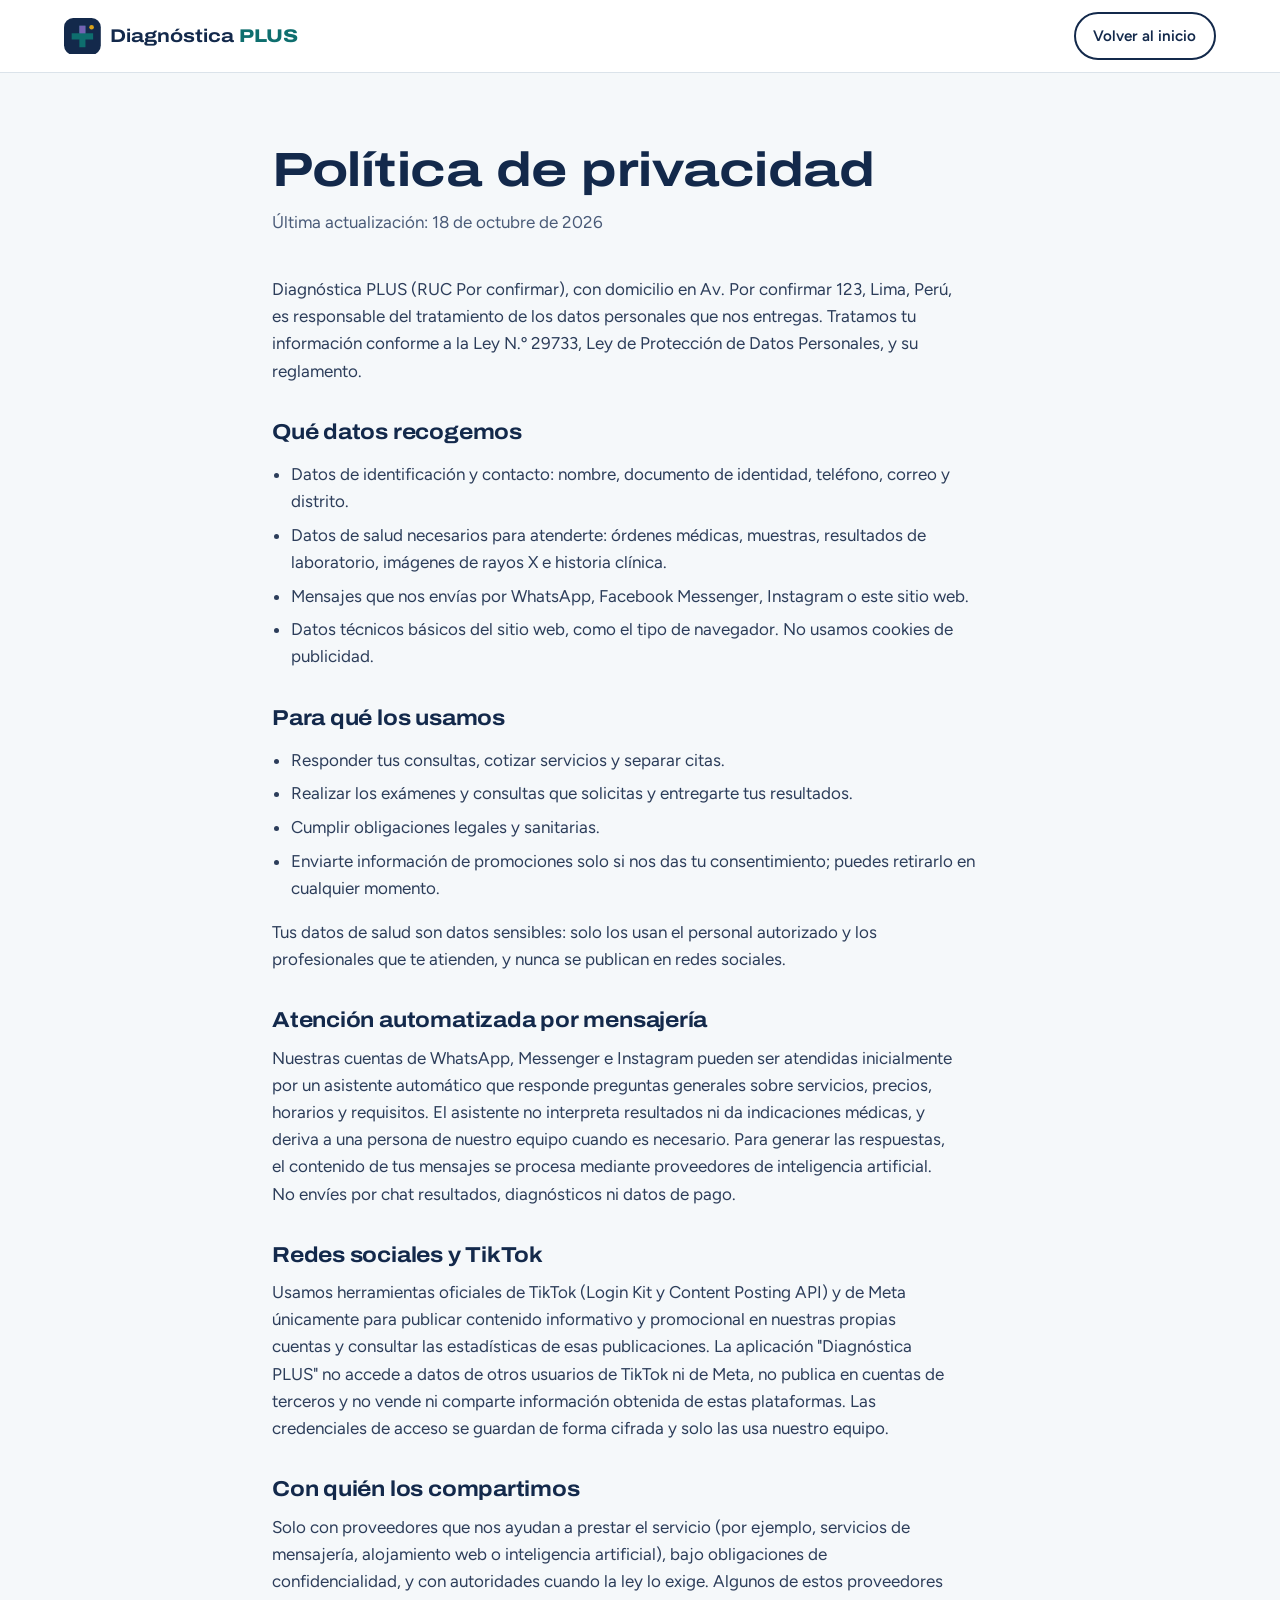
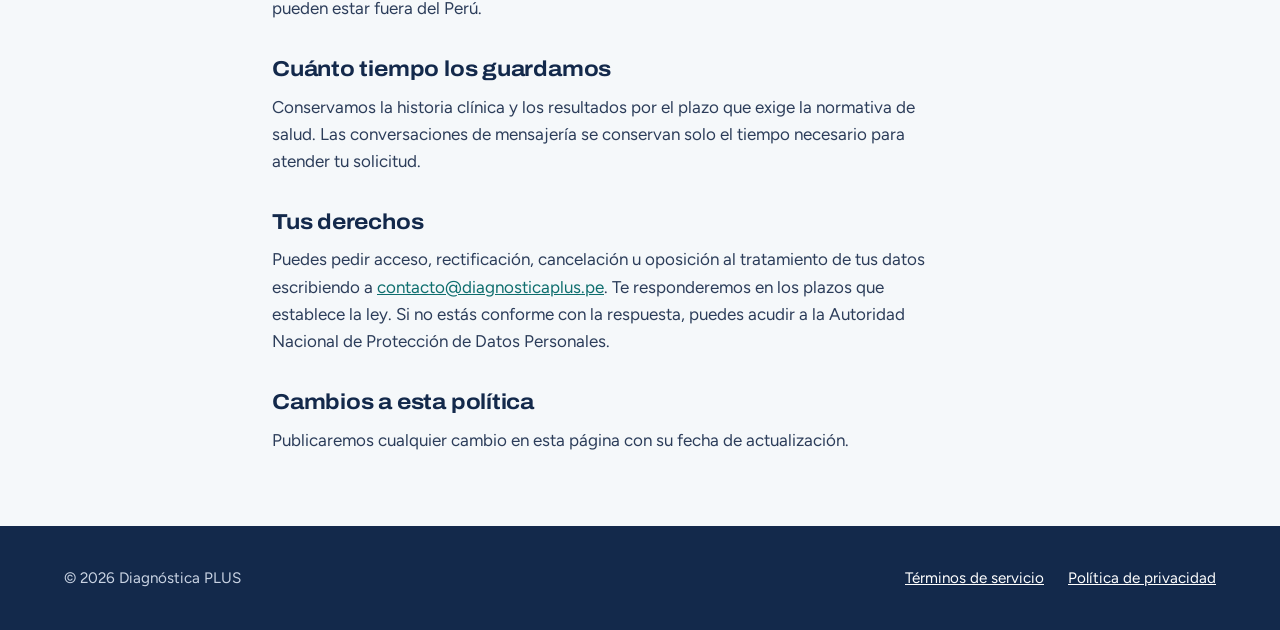
==== privacidad.html @ 9ec91007 "Sitio web inicial de Diagnóstica PLUS Co-Authored-By: Claude Opus 5.5 <noreply@anthropic.com>" ====
<!doctype html>
<html lang="es">
<head>
  <meta charset="utf-8">
  <meta name="viewport" content="width=device-width, initial-scale=1">
  <title>Política de privacidad | Diagnóstica PLUS</title>
  <meta name="description" content="Cómo Diagnóstica PLUS trata tus datos personales y de salud.">
  <meta name="theme-color" content="#13294b">
  <link rel="icon" href="logo.svg" type="image/svg+xml">
  <link rel="preconnect" href="https://fonts.googleapis.com">
  <link rel="preconnect" href="https://fonts.gstatic.com" crossorigin>
  <link href="https://fonts.googleapis.com/css2?family=Archivo:wdth,wght@62..125,500..800&family=Figtree:wght@400..700&display=swap" rel="stylesheet">
  <link rel="stylesheet" href="styles.css">
  <script src="datos.js" defer></script>
</head>
<body>
  <header class="cabecera">
    <div class="contenedor">
      <a class="logo" href="./" aria-label="Diagnóstica PLUS, inicio">
        <svg viewBox="0 0 48 48" aria-hidden="true"><rect width="48" height="48" rx="12" fill="#13294b"/><path d="M20 10h8v10h10v8H28v10h-8V28H10v-8h10z" fill="#0e6e6e"/><path d="M20 10h8v10h-8z" fill="#7462b3"/><circle cx="36" cy="12" r="3" fill="#d9a21b"/></svg>
        <span>Diagnóstica <b>PLUS</b></span>
      </a>
      <a class="boton boton-borde" href="./">Volver al inicio</a>
    </div>
  </header>

  <main class="legal">
    <div class="contenedor">
      <h1>Política de privacidad</h1>
      <p class="fecha">Última actualización: <span data-dato="actualizado"></span></p>

      <p><span data-dato="razonSocial"></span> (RUC <span data-dato="ruc"></span>), con domicilio en <span data-dato="direccion"></span>, <span data-dato="ciudad"></span>, es responsable del tratamiento de los datos personales que nos entregas. Tratamos tu información conforme a la Ley N.º 29733, Ley de Protección de Datos Personales, y su reglamento.</p>

      <h2>Qué datos recogemos</h2>
      <ul>
        <li>Datos de identificación y contacto: nombre, documento de identidad, teléfono, correo y distrito.</li>
        <li>Datos de salud necesarios para atenderte: órdenes médicas, muestras, resultados de laboratorio, imágenes de rayos X e historia clínica.</li>
        <li>Mensajes que nos envías por WhatsApp, Facebook Messenger, Instagram o este sitio web.</li>
        <li>Datos técnicos básicos del sitio web, como el tipo de navegador. No usamos cookies de publicidad.</li>
      </ul>

      <h2>Para qué los usamos</h2>
      <ul>
        <li>Responder tus consultas, cotizar servicios y separar citas.</li>
        <li>Realizar los exámenes y consultas que solicitas y entregarte tus resultados.</li>
        <li>Cumplir obligaciones legales y sanitarias.</li>
        <li>Enviarte información de promociones solo si nos das tu consentimiento; puedes retirarlo en cualquier momento.</li>
      </ul>
      <p>Tus datos de salud son datos sensibles: solo los usan el personal autorizado y los profesionales que te atienden, y nunca se publican en redes sociales.</p>

      <h2>Atención automatizada por mensajería</h2>
      <p>Nuestras cuentas de WhatsApp, Messenger e Instagram pueden ser atendidas inicialmente por un asistente automático que responde preguntas generales sobre servicios, precios, horarios y requisitos. El asistente no interpreta resultados ni da indicaciones médicas, y deriva a una persona de nuestro equipo cuando es necesario. Para generar las respuestas, el contenido de tus mensajes se procesa mediante proveedores de inteligencia artificial. No envíes por chat resultados, diagnósticos ni datos de pago.</p>

      <h2>Redes sociales y TikTok</h2>
      <p>Usamos herramientas oficiales de TikTok (Login Kit y Content Posting API) y de Meta únicamente para publicar contenido informativo y promocional en nuestras propias cuentas y consultar las estadísticas de esas publicaciones. La aplicación "Diagnóstica PLUS" no accede a datos de otros usuarios de TikTok ni de Meta, no publica en cuentas de terceros y no vende ni comparte información obtenida de estas plataformas. Las credenciales de acceso se guardan de forma cifrada y solo las usa nuestro equipo.</p>

      <h2>Con quién los compartimos</h2>
      <p>Solo con proveedores que nos ayudan a prestar el servicio (por ejemplo, servicios de mensajería, alojamiento web o inteligencia artificial), bajo obligaciones de confidencialidad, y con autoridades cuando la ley lo exige. Algunos de estos proveedores pueden estar fuera del Perú.</p>

      <h2>Cuánto tiempo los guardamos</h2>
      <p>Conservamos la historia clínica y los resultados por el plazo que exige la normativa de salud. Las conversaciones de mensajería se conservan solo el tiempo necesario para atender tu solicitud.</p>

      <h2>Tus derechos</h2>
      <p>Puedes pedir acceso, rectificación, cancelación u oposición al tratamiento de tus datos escribiendo a <a data-enlace="correo" href="#"><span data-dato="correo"></span></a>. Te responderemos en los plazos que establece la ley. Si no estás conforme con la respuesta, puedes acudir a la Autoridad Nacional de Protección de Datos Personales.</p>

      <h2>Cambios a esta política</h2>
      <p>Publicaremos cualquier cambio en esta página con su fecha de actualización.</p>
    </div>
  </main>

  <footer class="pie">
    <div class="contenedor">
      <p>© <span data-anio></span> Diagnóstica PLUS</p>
      <nav aria-label="Legal">
        <a href="terminos.html">Términos de servicio</a>
        <a href="privacidad.html" aria-current="page">Política de privacidad</a>
      </nav>
    </div>
  </footer>
</body>
</html>
---- styles.css ----
/* Diagnóstica PLUS — sistema visual basado en el código de colores de tubos de laboratorio */
:root {
  --tinta: #13294b;
  --tinta-suave: #4a5b78;
  --papel: #f5f8fa;
  --blanco: #ffffff;
  --marca: #0e6e6e;
  --marca-oscura: #0a5252;
  --lavanda: #7462b3;
  --oro: #d9a21b;
  --celeste: #3e9bd1;
  --rojo: #c8463d;
  --gris: #8a96a8;
  --linea: #dbe3ea;
  --placa: #0d2236;
  --placa-luz: #cfe6f5;

  --f-titulo: "Archivo", system-ui, sans-serif;
  --f-texto: "Figtree", system-ui, sans-serif;

  --ancho: 72rem;
  --gutter: clamp(1rem, 4vw, 2.5rem);
  --radio: 14px;
}

*,
*::before,
*::after { box-sizing: border-box; }

html { scroll-behavior: smooth; }
@media (prefers-reduced-motion: reduce) {
  html { scroll-behavior: auto; }
  *, *::before, *::after { animation: none !important; transition: none !important; }
}

body {
  margin: 0;
  background: var(--papel);
  color: var(--tinta);
  font-family: var(--f-texto);
  font-size: 1.0625rem;
  line-height: 1.6;
  -webkit-font-smoothing: antialiased;
}

img, svg { display: block; max-width: 100%; }
a { color: inherit; }
:focus-visible { outline: 3px solid var(--celeste); outline-offset: 3px; border-radius: 4px; }

h1, h2, h3 {
  font-family: var(--f-titulo);
  font-stretch: 125%;
  font-weight: 700;
  line-height: 1.08;
  letter-spacing: -0.01em;
  margin: 0;
  text-wrap: balance;
}
h1 { font-size: clamp(2.2rem, 5.6vw, 4rem); }
h2 { font-size: clamp(1.7rem, 3.4vw, 2.5rem); }
h3 { font-size: 1.3rem; font-stretch: 112%; }
p { margin: 0; max-width: 62ch; }

.contenedor { width: min(100% - 2 * var(--gutter), var(--ancho)); margin-inline: auto; }
.saltar { position: absolute; left: -999px; }
.saltar:focus { left: 1rem; top: 1rem; background: var(--blanco); padding: .5rem 1rem; z-index: 10; }

/* Botones */
.boton {
  display: inline-flex; align-items: center; gap: .55rem;
  padding: .85rem 1.35rem; border-radius: 999px;
  font-weight: 600; text-decoration: none; font-size: 1rem;
  border: 2px solid transparent;
  transition: background-color .15s, color .15s;
}
.boton svg { width: 1.2rem; height: 1.2rem; flex: none; }
.boton-whatsapp { background: var(--marca); color: var(--blanco); }
.boton-whatsapp:hover { background: var(--marca-oscura); }
.boton-borde { border-color: var(--tinta); color: var(--tinta); }
.boton-borde:hover { background: var(--tinta); color: var(--blanco); }

/* Cabecera */
.cabecera { background: var(--blanco); border-bottom: 1px solid var(--linea); position: sticky; top: 0; z-index: 5; }
.cabecera .contenedor { display: flex; align-items: center; gap: 1.5rem; min-height: 4.5rem; }
.logo { display: flex; align-items: center; gap: .6rem; text-decoration: none; margin-right: auto; }
.logo svg { width: 2.3rem; height: 2.3rem; }
.logo span { font-family: var(--f-titulo); font-stretch: 118%; font-weight: 700; font-size: 1.15rem; line-height: 1; }
.logo b { color: var(--marca); font-weight: 800; }
.menu { display: flex; gap: 1.6rem; }
.menu a { text-decoration: none; font-weight: 500; color: var(--tinta-suave); }
.menu a:hover { color: var(--tinta); }
.cabecera .boton { padding: .6rem 1.1rem; font-size: .95rem; }
@media (max-width: 760px) { .menu { display: none; } }
@media (max-width: 420px) { .cabecera .boton span { display: none; } .cabecera .boton { padding: .65rem; } }

/* Hero */
.hero { padding-block: clamp(3rem, 8vw, 6rem) clamp(2.5rem, 6vw, 4.5rem); }
.hero .contenedor { display: grid; grid-template-columns: 1.15fr .85fr; gap: clamp(2rem, 5vw, 4rem); align-items: center; }
.hero p.bajada { margin-top: 1.25rem; font-size: 1.2rem; color: var(--tinta-suave); }
.hero .acciones { display: flex; flex-wrap: wrap; gap: .75rem; margin-top: 2rem; }
.hero .aviso { margin-top: 1.5rem; font-size: .95rem; color: var(--tinta-suave); }
@media (max-width: 860px) { .hero .contenedor { grid-template-columns: 1fr; } .gradilla { max-width: 17rem; } }

/* Gradilla de tubos: el elemento memorable */
.gradilla { position: relative; aspect-ratio: 5 / 4; max-width: 30rem; justify-self: center; width: 100%; }
.gradilla svg { width: 100%; height: auto; overflow: visible; }
.tubo { transform-box: fill-box; animation: entra .7s cubic-bezier(.2, .8, .25, 1) both; }
.tubo:nth-of-type(2) { animation-delay: .08s; }
.tubo:nth-of-type(3) { animation-delay: .16s; }
.tubo:nth-of-type(4) { animation-delay: .24s; }
.tubo:nth-of-type(5) { animation-delay: .32s; }
@keyframes entra { from { transform: translateY(-60%); opacity: 0; } to { transform: none; opacity: 1; } }

/* Secciones */
.seccion { padding-block: clamp(3.5rem, 8vw, 6rem); }
.seccion-blanca { background: var(--blanco); border-block: 1px solid var(--linea); }
.encabezado { display: grid; gap: 1rem; margin-bottom: clamp(2rem, 5vw, 3rem); }
.encabezado p { color: var(--tinta-suave); font-size: 1.125rem; }

/* Servicios */
.servicios { display: grid; grid-template-columns: repeat(2, 1fr); gap: 1.25rem; }
.servicio {
  --tapa: var(--lavanda);
  background: var(--blanco);
  border: 1px solid var(--linea);
  border-radius: var(--radio);
  padding: 1.75rem 1.75rem 1.75rem 2.25rem;
  position: relative;
  display: grid; gap: .9rem; align-content: start;
}
.servicio::before { content: ""; position: absolute; left: 0; top: 1.5rem; bottom: 1.5rem; width: 6px; border-radius: 0 6px 6px 0; background: var(--tapa); }
.servicio.laboratorio { grid-row: span 2; --tapa: var(--lavanda); }
.servicio.medicina { --tapa: var(--oro); }
.servicio ul { margin: 0; padding: 0; list-style: none; display: grid; gap: .45rem; }
.servicio li { padding-left: 1.25rem; position: relative; }
.servicio li::before { content: ""; position: absolute; left: 0; top: .62em; width: .5rem; height: .5rem; border-radius: 50%; background: var(--tapa); }
.servicio .prep { background: var(--papel); border-radius: 10px; padding: 1rem 1.1rem; font-size: .97rem; }
.servicio .prep strong { display: block; margin-bottom: .2rem; }
.servicio a.mas { font-weight: 600; color: var(--marca); }

/* Rayos X: negatoscopio */
.servicio.rayos {
  --tapa: var(--celeste);
  background: radial-gradient(120% 90% at 70% 20%, #1b3c58 0%, var(--placa) 65%);
  border-color: var(--placa);
  color: var(--placa-luz);
  overflow: hidden;
}
.servicio.rayos h3 { color: var(--blanco); }
.servicio.rayos .prep { background: rgba(207, 230, 245, .08); }
.servicio.rayos a.mas { color: var(--placa-luz); }
.servicio.rayos .costilla { position: absolute; right: -2.5rem; top: 50%; translate: 0 -50%; width: 11rem; opacity: .18; pointer-events: none; }
@media (max-width: 860px) { .servicios { grid-template-columns: 1fr; } .servicio.laboratorio { grid-row: auto; } }

/* Cómo atendemos: secuencia real */
.pasos { list-style: none; margin: 0; padding: 0; display: grid; grid-template-columns: repeat(3, 1fr); gap: clamp(1.25rem, 3vw, 2.5rem); counter-reset: paso; }
.pasos li { counter-increment: paso; display: grid; gap: .6rem; align-content: start; padding-top: 1.25rem; border-top: 3px solid var(--tinta); }
.pasos li::before { content: "Paso " counter(paso); font-weight: 600; color: var(--marca); }
.pasos p { color: var(--tinta-suave); }
@media (max-width: 760px) { .pasos { grid-template-columns: 1fr; } }

/* Por qué elegirnos */
.razones { display: grid; grid-template-columns: repeat(2, 1fr); gap: 2rem 3rem; }
.razon { display: grid; grid-template-columns: auto 1fr; gap: 1rem; align-items: start; }
.razon .tapa { width: 1.6rem; height: .9rem; border-radius: 4px 4px 2px 2px; margin-top: .45rem; }
.razon h3 { margin-bottom: .35rem; }
.razon p { color: var(--tinta-suave); }
@media (max-width: 760px) { .razones { grid-template-columns: 1fr; } }

/* Contacto */
.contacto .contenedor { display: grid; grid-template-columns: 1fr 1fr; gap: clamp(2rem, 5vw, 4rem); align-items: start; }
.contacto .acciones { display: flex; flex-wrap: wrap; gap: .75rem; margin-top: 1.75rem; }
.ficha { background: var(--blanco); border: 1px solid var(--linea); border-radius: var(--radio); padding: 1.75rem; display: grid; gap: 1.4rem; }
.ficha h3 { font-size: 1.05rem; margin-bottom: .4rem; }
.ficha a { color: var(--marca); font-weight: 600; }
.ficha dl { margin: 0; display: grid; gap: .3rem; }
.ficha dl div { display: flex; justify-content: space-between; gap: 1rem; border-bottom: 1px dashed var(--linea); padding-bottom: .3rem; }
.ficha dt { color: var(--tinta-suave); }
.ficha dd { margin: 0; font-weight: 600; text-align: right; }
@media (max-width: 760px) { .contacto .contenedor { grid-template-columns: 1fr; } }

/* Pie */
.pie { background: var(--tinta); color: #c9d3e3; padding-block: 2.5rem; font-size: .95rem; }
.pie .contenedor { display: flex; flex-wrap: wrap; gap: 1rem 2rem; justify-content: space-between; align-items: center; }
.pie nav { display: flex; flex-wrap: wrap; gap: 1.5rem; }
.pie a { color: var(--blanco); }
.pie .franja { display: flex; gap: 4px; }
.pie .franja i { width: 18px; height: 6px; border-radius: 2px; }

/* Páginas legales */
.legal { padding-block: clamp(2.5rem, 6vw, 4.5rem); }
.legal .contenedor { max-width: 46rem; }
.legal h1 { font-size: clamp(2rem, 4.5vw, 3rem); margin-bottom: .75rem; }
.legal .fecha { color: var(--tinta-suave); margin-bottom: 2.5rem; }
.legal h2 { font-size: 1.35rem; font-stretch: 112%; margin: 2.25rem 0 .75rem; }
.legal p, .legal li { color: #2c3d5a; }
.legal p + p { margin-top: .9rem; }
.legal ul { padding-left: 1.2rem; display: grid; gap: .4rem; }
.legal a { color: var(--marca); }
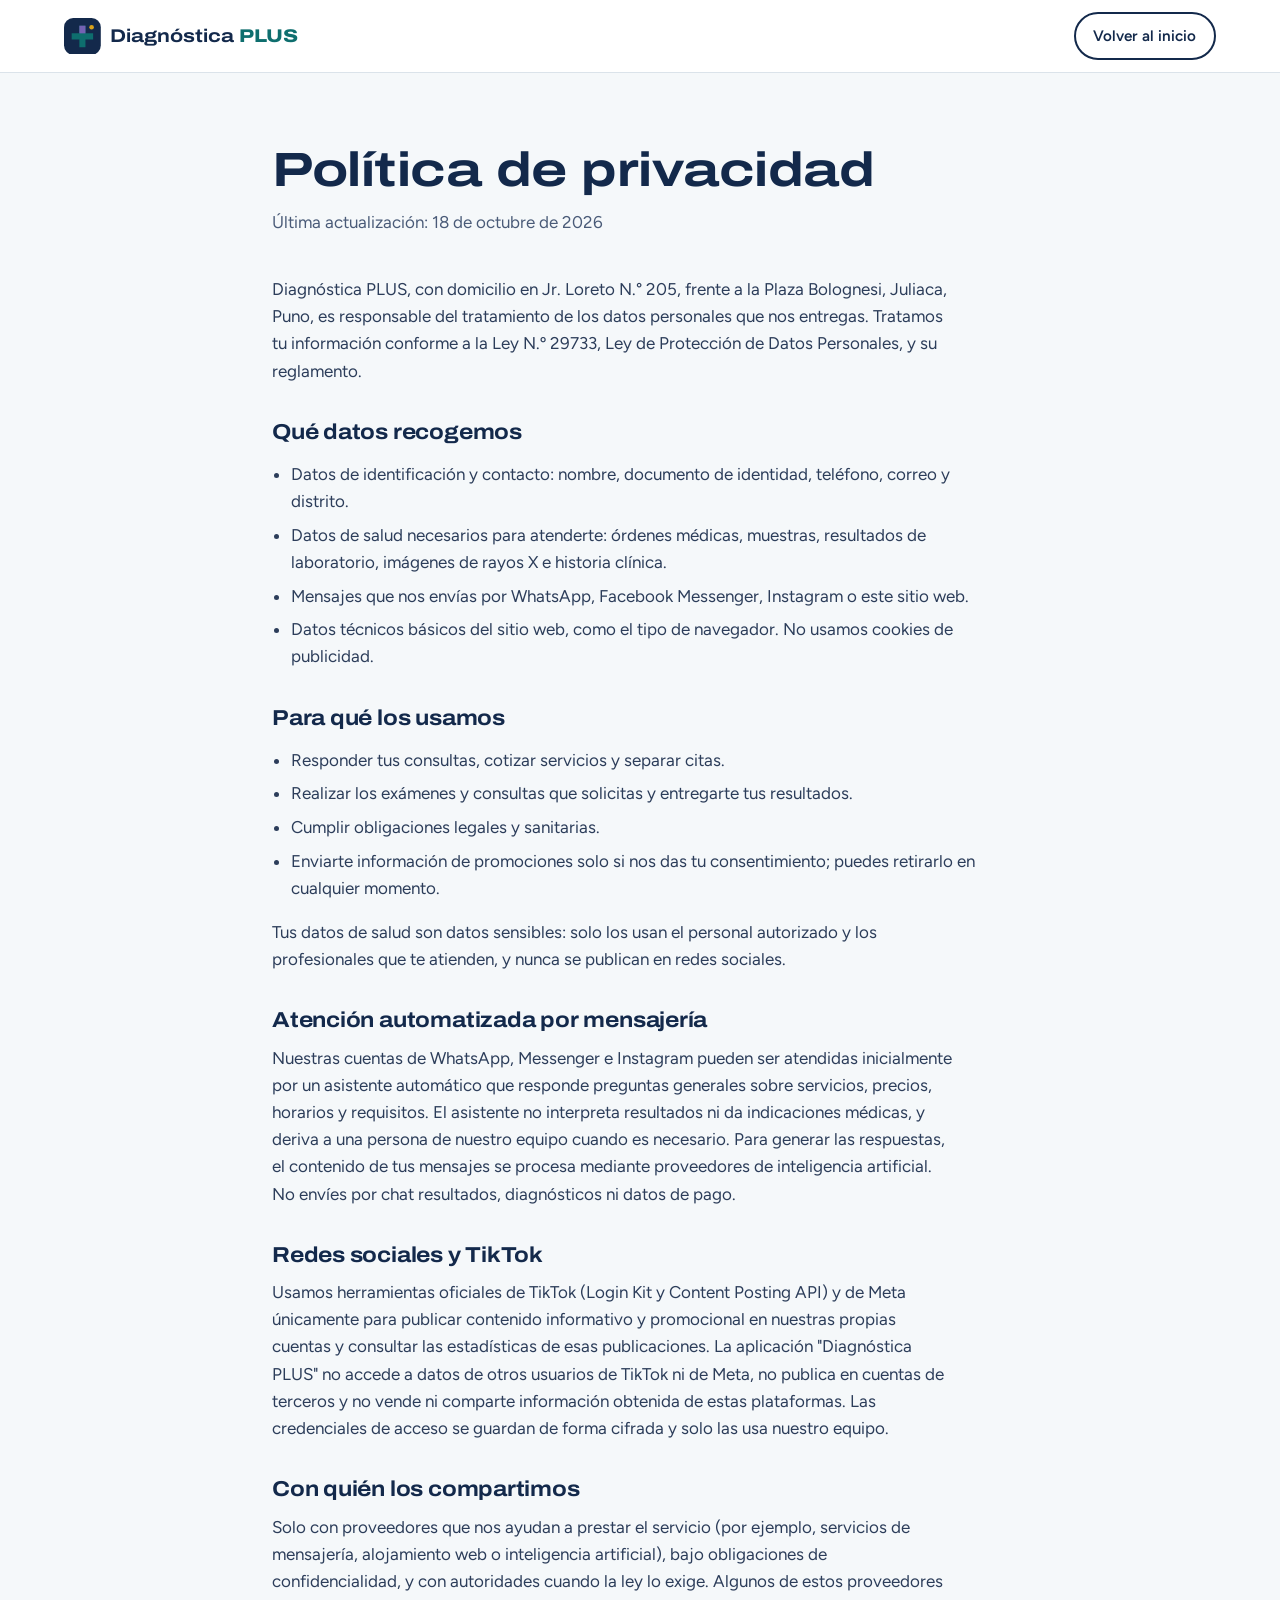
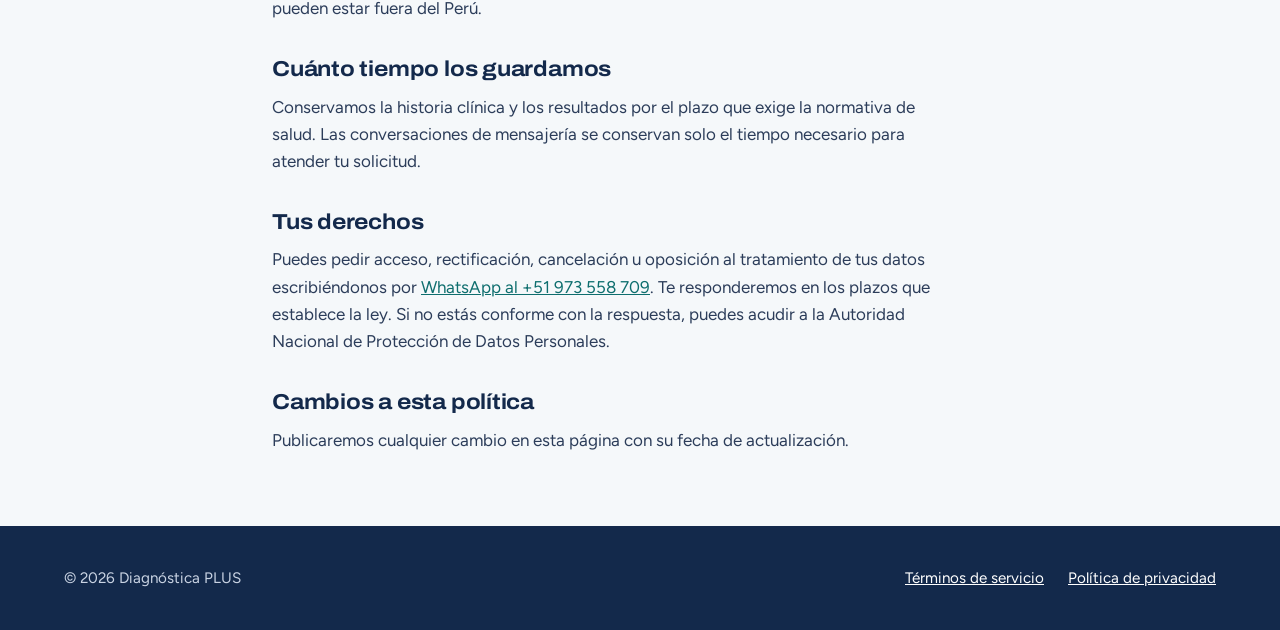
==== commit 86dc5f27: "Datos reales del centro en Juliaca; ocultar campos pendientes Co-Authored-By: Claude Opus 5.5 <norep" ====
--- a/privacidad.html
+++ b/privacidad.html
@@ -29,7 +29,7 @@
       <h1>Política de privacidad</h1>
       <p class="fecha">Última actualización: <span data-dato="actualizado"></span></p>
 
-      <p><span data-dato="razonSocial"></span> (RUC <span data-dato="ruc"></span>), con domicilio en <span data-dato="direccion"></span>, <span data-dato="ciudad"></span>, es responsable del tratamiento de los datos personales que nos entregas. Tratamos tu información conforme a la Ley N.º 29733, Ley de Protección de Datos Personales, y su reglamento.</p>
+      <p><span data-dato="razonSocial"></span><span data-si="ruc"> (RUC <span data-dato="ruc"></span>)</span>, con domicilio en <span data-dato="direccion"></span>, <span data-dato="ciudad"></span>, es responsable del tratamiento de los datos personales que nos entregas. Tratamos tu información conforme a la Ley N.º 29733, Ley de Protección de Datos Personales, y su reglamento.</p>
 
       <h2>Qué datos recogemos</h2>
       <ul>
@@ -61,7 +61,7 @@
       <p>Conservamos la historia clínica y los resultados por el plazo que exige la normativa de salud. Las conversaciones de mensajería se conservan solo el tiempo necesario para atender tu solicitud.</p>
 
       <h2>Tus derechos</h2>
-      <p>Puedes pedir acceso, rectificación, cancelación u oposición al tratamiento de tus datos escribiendo a <a data-enlace="correo" href="#"><span data-dato="correo"></span></a>. Te responderemos en los plazos que establece la ley. Si no estás conforme con la respuesta, puedes acudir a la Autoridad Nacional de Protección de Datos Personales.</p>
+      <p>Puedes pedir acceso, rectificación, cancelación u oposición al tratamiento de tus datos escribiéndonos por <a data-whatsapp="Hola, quiero ejercer mis derechos sobre mis datos personales." href="#">WhatsApp al <span data-dato="telefonoVisible"></span></a><span data-si="correo"> o a <a data-enlace="correo" href="#"><span data-dato="correo"></span></a></span>. Te responderemos en los plazos que establece la ley. Si no estás conforme con la respuesta, puedes acudir a la Autoridad Nacional de Protección de Datos Personales.</p>
 
       <h2>Cambios a esta política</h2>
       <p>Publicaremos cualquier cambio en esta página con su fecha de actualización.</p>
